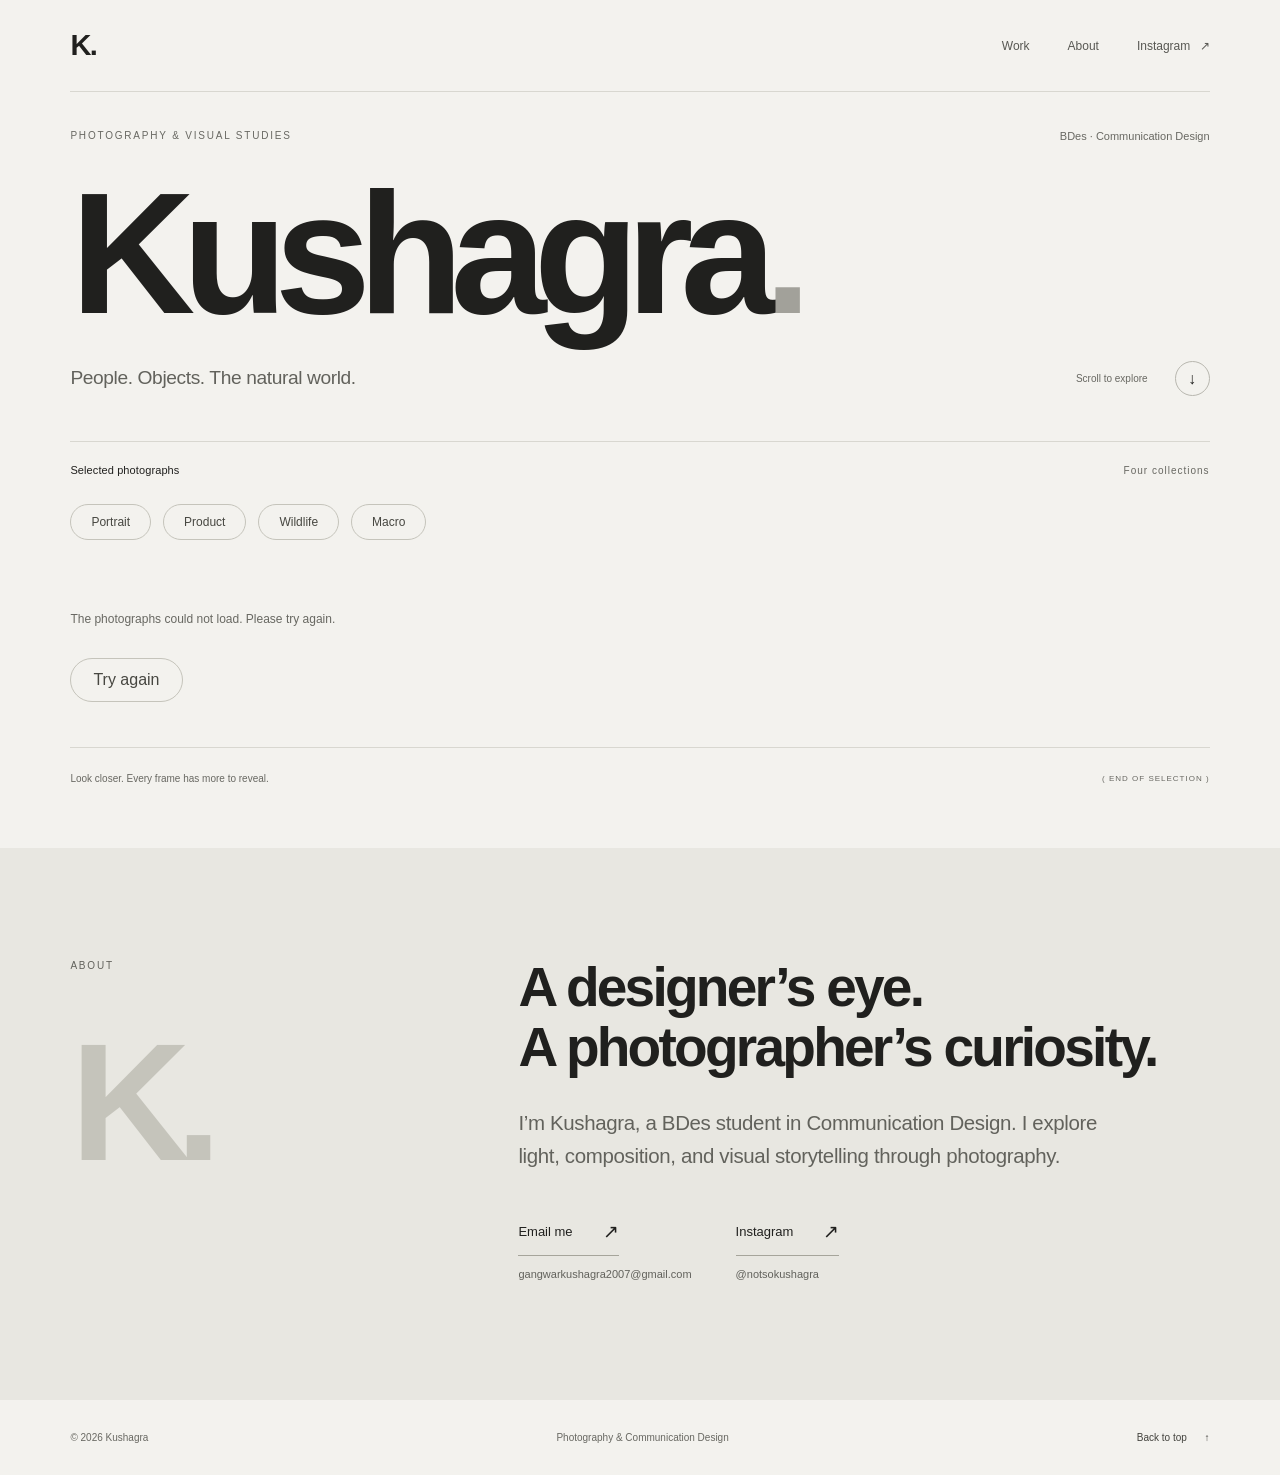
==== index.html @ 48bd47d5 "Prepare current photography portfolio for GitHub Pages Publish the current 21-photo portfolio fronte" ====
<!doctype html>
<html lang="en">
<head>
<meta charset="UTF-8"><meta name="viewport" content="width=device-width,initial-scale=1"><meta name="theme-color" content="#f3f2ee">
<title>Kushagra — Photography</title><meta name="description" content="Selected photographs by Kushagra, a BDes student in Communication Design.">
<meta property="og:title" content="Kushagra — Photography"><meta property="og:description" content="People. Objects. The natural world."><meta property="og:type" content="website"><meta property="og:url" content="https://kush675.github.io/kushagra-photography-portfolio/">
<link rel="icon" href="favicon.svg?v=3" type="image/svg+xml"><link rel="stylesheet" href="styles.css?v=2"><link rel="stylesheet" href="theme.css?v=5"><script src="viewer-math.js?v=2" defer></script><script src="quality-math.js?v=2" defer></script><script src="quality-view.js?v=3" defer></script><script src="original-loader.js?v=3" defer></script><script src="viewer.js?v=7" defer></script><script src="github-hosting.js?v=1" defer></script><script src="app.js?v=2" defer></script>
</head>
<body>
<a class="skip-link" href="#work">Skip to photographs</a>
<header class="header"><a class="wordmark" href="#top" aria-label="Kushagra, back to top">K<span aria-hidden="true">.</span></a><nav aria-label="Main navigation"><a href="#work">Work</a><a href="#about">About</a><a href="https://www.instagram.com/notsokushagra/" target="_blank" rel="noopener noreferrer" aria-label="Instagram @notsokushagra (opens in new tab)">Instagram <span aria-hidden="true">↗</span></a></nav></header>
<main id="top">
<section class="intro" aria-labelledby="hero-title"><div class="intro-line"><p class="eyebrow">Photography & visual studies</p><p class="intro-location">BDes · Communication Design</p></div><h1 id="hero-title">Kushagra<span>.</span></h1><div class="intro-bottom"><p>People. Objects. The natural world.</p><a class="scroll-link" href="#work" aria-label="Explore selected photographs"><span>Scroll to explore</span><span aria-hidden="true">↓</span></a></div></section>
<section id="work" class="work" aria-labelledby="work-title"><div class="section-heading"><h2 id="work-title">Selected photographs</h2><span class="section-count">Four collections</span></div><nav class="collection-nav" aria-label="Photography collections"><a href="#portraits">Portrait</a><a href="#product">Product</a><a href="#wildlife">Wildlife</a><a href="#macro">Macro</a></nav><div class="collections" id="gallery" aria-busy="true"><p class="collection-load-note">Loading photographs…</p></div><div class="collection-end"><span>Look closer. Every frame has more to reveal.</span><span aria-hidden="true">( END OF SELECTION )</span></div></section>
<section id="about" class="about" aria-labelledby="about-title"><div class="about-label"><p class="eyebrow">About</p><span class="about-symbol" aria-hidden="true">K.</span></div><div class="about-copy"><h2 id="about-title">A designer’s eye.<br>A photographer’s curiosity.</h2><p>I’m Kushagra, a BDes student in Communication Design. I explore light, composition, and visual storytelling through photography.</p><div class="about-contact"><div><a class="text-link" href="mailto:gangwarkushagra2007@gmail.com">Email me <span aria-hidden="true">↗</span></a><span class="contact-detail">gangwarkushagra2007@gmail.com</span></div><div><a class="text-link" href="https://www.instagram.com/notsokushagra/" target="_blank" rel="noopener noreferrer">Instagram <span aria-hidden="true">↗</span></a><span class="contact-detail">@notsokushagra</span></div></div></div></section>
</main>
<footer><p>© <span id="year">2026</span> Kushagra</p><span>Photography & Communication Design</span><a href="#top">Back to top <span aria-hidden="true">↑</span></a></footer>
<dialog id="photo-viewer" aria-labelledby="viewer-title"><div class="viewer-top"><div><h2 id="viewer-title"></h2><p id="viewer-meta"></p></div><button id="viewer-close" class="round-button" aria-label="Close photograph">×</button></div><div id="viewer-stage" role="region" aria-label="Photograph — drag or scroll to move when enlarged" aria-describedby="viewer-help" tabindex="0"><div id="viewer-canvas"><img id="viewer-image" src="" alt=""></div></div><button id="viewer-prev" class="viewer-arrow round-button" aria-label="Previous photograph">←</button><button id="viewer-next" class="viewer-arrow round-button" aria-label="Next photograph">→</button><div class="viewer-bottom"><span id="viewer-counter"></span><div class="viewer-actions"><span id="viewer-quality">Loading original</span><button id="viewer-retry" type="button" hidden>Retry original</button><div class="viewer-zoom-controls" role="group" aria-label="Photo zoom"><button id="viewer-minus" aria-label="Zoom out" title="Zoom out (−)">−</button><input id="viewer-range" type="range" min="1" max="200" step="0.1" value="100" aria-label="Zoom level"><button id="viewer-plus" aria-label="Zoom in" title="Zoom in (+)">+</button><output id="viewer-percentage" for="viewer-range">100%</output><button id="viewer-actual" aria-pressed="false" title="Original size to inspect sharpness (1)">100%</button><button id="viewer-fit" aria-pressed="true" title="Fit the whole photograph to the screen (0)">Fit</button></div></div></div><p id="viewer-help"></p><p id="viewer-status" role="status" aria-live="polite"></p></dialog>
</body></html>
---- styles.css ----
:root{color-scheme:dark;--paper:#080808;--ink:#f5f5f7;--muted:#96969b;--line:#29292b;--space:clamp(24px,5.5vw,88px);font-family:-apple-system,BlinkMacSystemFont,"SF Pro Display","SF Pro Text","Helvetica Neue",Arial,sans-serif;color:var(--ink);background:var(--paper);font-synthesis:none}*{box-sizing:border-box}html{scroll-behavior:smooth;scroll-padding-top:40px}body{margin:0;-webkit-font-smoothing:antialiased}body:has(dialog[open]){overflow:hidden}button,a{-webkit-tap-highlight-color:transparent}button{font:inherit;color:inherit;cursor:pointer}a{color:inherit;text-decoration:none}button:focus-visible,a:focus-visible{outline:2px solid #fff;outline-offset:6px}button:disabled,button[aria-disabled=true]{opacity:.45}::selection{background:#eee;color:#080808}.skip-link{position:fixed;z-index:100;top:-70px;left:20px;background:white;color:black;padding:14px}.skip-link:focus{top:10px}.header{height:92px;display:flex;align-items:center;justify-content:space-between;margin:0 var(--space);border-bottom:1px solid var(--line);position:relative;z-index:5}.wordmark{font-size:29px;font-weight:600;letter-spacing:-1.5px}nav{display:flex;align-items:center;gap:38px;font-size:12px;font-weight:450}nav a{color:#c6c6ca;padding:12px 0;transition:color .25s}nav a:hover{color:#fff}nav span{margin-left:6px}.intro{padding:49px var(--space) 72px;max-width:1800px;margin:auto}.intro-line{display:flex;align-items:center;justify-content:space-between;gap:20px}.eyebrow{font-size:10px;font-weight:500;letter-spacing:1.8px;text-transform:uppercase;line-height:1.6;margin:0;color:var(--muted)}.intro-location{font-size:11px;color:var(--muted);margin:0}h1{font-size:clamp(90px,17.2vw,284px);font-weight:550;letter-spacing:-.075em;line-height:.95;margin:34px 0 30px}h1 span{color:#707074}.intro-bottom{display:flex;align-items:center;justify-content:space-between;gap:25px;margin-top:32px}.intro-bottom>p{font-size:clamp(14px,1.5vw,23px);line-height:1.5;letter-spacing:-.4px;margin:0;color:#b5b5ba}.scroll-link{display:flex;align-items:center;gap:27px;font-size:10px;color:var(--muted)}.scroll-link>span:last-child{display:grid;place-items:center;width:35px;height:35px;border:1px solid #48484b;border-radius:50%;font-size:16px;color:#eee;transition:background .3s,color .3s}.scroll-link:hover>span:last-child{background:#f5f5f7;color:#111}.work{padding:0 var(--space);max-width:1800px;margin:auto}.section-heading{display:flex;align-items:center;justify-content:space-between;border-top:1px solid var(--line);padding:22px 0 28px}.section-heading h2{font-weight:400;font-size:11px;margin:0;letter-spacing:.1px}.section-count{font-size:10px;font-variant-numeric:tabular-nums;color:var(--muted);letter-spacing:1px}.gallery{display:grid;grid-template-columns:repeat(6,minmax(0,1fr));column-gap:22px;row-gap:76px}.photo-card{grid-column:span 2;margin:0;min-width:0}.photo-card:nth-child(4),.photo-card:nth-child(5){grid-column:span 3}.photo-card:nth-child(6){grid-column:2 / 6;width:72%;justify-self:center;margin-top:10px}.image-button{display:block;border:0;padding:0;background:#151515;width:100%;position:relative;overflow:hidden;aspect-ratio:2/3}.image-button img{display:block;width:100%;height:100%;object-fit:contain;transition:transform 1.1s cubic-bezier(.2,.7,.2,1)}.image-button:hover img{transform:scale(1.015)}.image-open{position:absolute;right:15px;bottom:15px;background:rgba(240,240,242,.95);color:#101010;width:34px;height:34px;border-radius:50%;display:grid;place-items:center;font-size:18px;opacity:0;transform:translateY(5px);transition:opacity .3s,transform .3s}.image-button:hover .image-open,.image-button:focus-visible .image-open{opacity:1;transform:none}.photo-card figcaption{display:flex;align-items:start;justify-content:space-between;padding-top:17px;gap:12px}.photo-card h3{font-size:12px;font-weight:450;letter-spacing:-.1px;margin:0 0 7px}.photo-card p{font-size:10px;color:var(--muted);margin:0;line-height:1.5}.photo-index{font-size:10px;color:#747479;font-variant-numeric:tabular-nums}.collection-end{display:flex;align-items:center;justify-content:space-between;border-top:1px solid var(--line);margin:80px 0 0;padding:25px 0 64px;font-size:10px;color:var(--muted);gap:25px}.collection-end>span:last-child{font-size:8px;letter-spacing:1px}.about{background:#f5f5f7;color:#111;display:grid;grid-template-columns:1fr 2fr;gap:8vw;padding:110px var(--space) 120px}.about .eyebrow{color:#68686e}.about-symbol{font-size:clamp(85px,13vw,200px);letter-spacing:-.09em;line-height:1;color:#d4d4d8;display:block;font-weight:550;margin-top:45px}.about-copy{max-width:880px}.about h2{font-size:clamp(36px,4.3vw,70px);font-weight:550;letter-spacing:-.05em;line-height:1.08;margin:0 0 30px}.about-copy>p{font-size:clamp(16px,1.6vw,24px);line-height:1.6;letter-spacing:-.35px;color:#737377;max-width:620px;margin:0 0 35px}.about-contact{display:flex;align-items:center;gap:28px}.text-link{display:inline-flex;align-items:center;gap:30px;font-size:13px;font-weight:500;width:fit-content;padding:12px 0;border-bottom:1px solid #9a9aa0;transition:gap .3s}.text-link:hover{gap:40px}.text-link span{font-size:19px}.about-contact>span{color:#737377;font-size:11px}.about a:focus-visible{outline-color:#111}footer{display:flex;align-items:center;justify-content:space-between;padding:32px var(--space);gap:20px;font-size:10px;color:var(--muted)}footer p{margin:0}footer>a{color:#ddd}footer>a span{padding-left:15px}.reveal{opacity:1;transform:none}.js-motion .reveal{opacity:0;transform:translateY(20px);transition:opacity .8s ease,transform .8s cubic-bezier(.2,.65,.2,1)}.js-motion .reveal.is-visible{opacity:1;transform:none}
#photo-viewer{border:0;max-width:none;max-height:none;inset:0;width:100%;height:100dvh;margin:0;padding:0;background:#050505;color:#f5f5f7;overflow:hidden}#photo-viewer::backdrop{background:rgba(0,0,0,.96)}#photo-viewer[open]{display:flex;flex-direction:column;animation:room-in .25s ease}.viewer-top{height:87px;flex-shrink:0;display:flex;align-items:center;justify-content:space-between;padding:18px 30px;gap:20px}.viewer-top h2{font-size:17px;font-weight:500;letter-spacing:-.3px;margin:0 0 6px}.viewer-top p{font-size:11px;color:#96969b;margin:0}.round-button{display:grid;place-items:center;width:42px;height:42px;border-radius:50%;background:rgba(255,255,255,.07);border:1px solid rgba(255,255,255,.17);color:#f5f5f7;font-size:22px;transition:background .2s}.round-button:hover{background:rgba(255,255,255,.19)}#viewer-stage{flex:1;min-height:0;overflow:auto;display:flex;align-items:center;justify-content:center;margin:0 80px;position:relative;overscroll-behavior:contain;touch-action:pan-y}#viewer-image{display:block;max-width:100%;max-height:100%;width:auto;height:auto;object-fit:contain;transition:opacity .2s}#viewer-stage.is-zoomed{display:block;cursor:zoom-out}#viewer-stage.is-zoomed #viewer-image{max-width:none;max-height:none;object-fit:initial;margin:auto}#viewer-stage.is-loading #viewer-image{opacity:.45}.viewer-arrow{position:absolute;top:50%;z-index:2}#viewer-prev{left:21px}#viewer-next{right:21px}.viewer-bottom{min-height:76px;flex-shrink:0;display:flex;align-items:center;justify-content:space-between;padding:16px 30px;gap:20px}#viewer-counter{font-size:11px;font-variant-numeric:tabular-nums;color:#96969b}.viewer-actions{display:flex;align-items:center;gap:12px}.viewer-actions button{border:1px solid #46464a;background:transparent;color:#f5f5f7;padding:10px 17px;font-size:11px;border-radius:24px}.viewer-actions button:hover{background:#252528}.viewer-actions button[aria-pressed=true]{background:#f5f5f7;color:#111}#viewer-status{font-size:10px;color:#96969b;margin:0;padding:0 30px 14px;min-height:27px;text-align:right}@keyframes room-in{from{opacity:0;transform:scale(.99)}to{opacity:1;transform:scale(1)}}
@media(min-width:1800px){.about{padding-left:max(var(--space),calc((100vw - 1624px)/2));padding-right:max(var(--space),calc((100vw - 1624px)/2))}}@media(max-width:900px){.intro{padding-top:40px;padding-bottom:50px}.gallery{column-gap:16px;row-gap:45px}.photo-card{grid-column:span 3}.photo-card:nth-child(6){grid-column:span 3;width:100%;margin:0}.about{grid-template-columns:1fr 3fr;gap:5vw;padding-top:80px;padding-bottom:80px}.about h2{font-size:40px}.collection-end{margin-top:55px}}@media(max-width:600px){:root{--space:22px}.header{height:74px}.wordmark{font-size:26px}nav{gap:25px;font-size:11px}.intro{padding-top:32px;padding-bottom:38px}.intro-line{display:block}.eyebrow{font-size:9px;letter-spacing:1.25px}.intro-location{font-size:9px;margin-top:9px}h1{font-size:20.4vw;letter-spacing:-.075em;margin:30px 0 20px}.intro-bottom{margin-top:23px;gap:10px}.intro-bottom>p{font-size:12px;letter-spacing:-.15px}.scroll-link>span:first-child{display:none}.scroll-link>span:last-child{width:30px;height:30px;font-size:14px}.section-heading{padding:20px 0}.section-heading h2{font-size:10px}.section-count{font-size:9px}.gallery{grid-template-columns:1fr;row-gap:36px}.photo-card,.photo-card:nth-child(4),.photo-card:nth-child(5),.photo-card:nth-child(6){grid-column:auto;width:100%;margin:0}.image-open{opacity:1;transform:none;width:32px;height:32px}.photo-card figcaption{padding-top:14px}.photo-card h3{font-size:12px}.photo-card p{font-size:10px}.collection-end{margin-top:40px;padding-bottom:38px;display:block;font-size:10px}.collection-end>span:last-child{display:block;margin-top:12px;font-size:8px}.about{display:block;padding-top:55px;padding-bottom:60px}.about-label{margin-bottom:28px}.about-symbol{display:none}.about h2{font-size:36px;letter-spacing:-.055em;line-height:1.13;margin-bottom:25px}.about-copy>p{font-size:17px;line-height:1.65}.about-contact{gap:20px}.about-contact>span{font-size:10px}footer{padding-top:25px;padding-bottom:25px;flex-wrap:wrap;font-size:9px}footer>span{order:3;flex-basis:100%;margin-top:0}footer>a{margin-left:auto}.viewer-top{padding:15px 18px;height:83px}.viewer-top h2{font-size:15px}.viewer-top p{font-size:10px}#viewer-stage{margin:0 15px}.viewer-arrow{top:calc(50% - 12px);width:34px;height:34px;font-size:18px;background:rgba(0,0,0,.65);backdrop-filter:blur(12px)}#viewer-prev{left:20px}#viewer-next{right:20px}.viewer-bottom{padding:20px 18px 10px;min-height:76px;gap:12px}.viewer-actions{gap:8px}.viewer-actions button{font-size:10px;padding:10px 12px}#viewer-status{padding:0 18px 13px;font-size:10px;text-align:center;min-height:27px}}
@media(prefers-reduced-motion:reduce){html{scroll-behavior:auto}*,*:before,*:after{transition:none!important;animation:none!important}.js-motion .reveal{opacity:1;transform:none}}
@media(min-width:601px){.intro{padding-top:36px;padding-bottom:45px}h1{font-size:clamp(90px,13.5vw,224px);margin-top:28px;margin-bottom:24px}.intro-bottom{margin-top:25px}}
.about-contact{align-items:start;gap:44px;flex-wrap:wrap}.contact-detail{display:block;font-size:11px;color:#737377;margin-top:12px;overflow-wrap:anywhere}.owner-upload{border:1px solid #4a4a4e;border-radius:30px;padding:9px 14px!important;color:#fff!important}.collection-load-note{font-size:12px;color:var(--muted);padding:20px 0}.photo-card.landscape .image-button{aspect-ratio:3/2}@media(min-width:901px){.gallery.has-uploads .photo-card:nth-child(n+6){grid-column:span 2;width:100%;margin-top:0}}@media(max-width:600px){.header.has-owner{height:auto;min-height:74px;padding:20px 0;align-items:flex-start;gap:15px}.header.has-owner nav{justify-content:flex-end;flex-wrap:wrap;gap:8px 18px;max-width:260px}.header.has-owner nav a{padding:7px 0}.about-contact{gap:28px}.contact-detail{font-size:10px}}
/* Photography collections */
.collection-nav{gap:12px;flex-wrap:wrap;padding:0 0 40px;font-size:12px}.collection-nav a{border:1px solid #3a3a3d;border-radius:30px;padding:10px 20px;transition:background .2s,color .2s}.collection-nav a:hover{color:#080808;background:#f5f5f7}.photo-section{scroll-margin-top:32px;padding-bottom:76px}.collection-heading{border-top:1px solid var(--line);padding:34px 0 32px;display:flex;align-items:flex-end;justify-content:space-between;gap:24px}.collection-heading .eyebrow{font-size:9px;margin-bottom:18px}.collection-heading h3{font-size:clamp(28px,3.5vw,50px);font-weight:500;letter-spacing:-.045em;line-height:1.1;margin:0 0 14px}.collection-description{font-size:12px;line-height:1.6;color:var(--muted);margin:0}.collection-count{font-size:10px;color:var(--muted);white-space:nowrap;font-variant-numeric:tabular-nums;padding-bottom:3px}.photo-section .gallery{grid-template-columns:repeat(3,minmax(0,1fr));gap:50px 24px}.photo-section .gallery>.photo-card{grid-column:auto;width:100%;margin:0;justify-self:stretch}.photo-section .gallery>.photo-card.landscape{grid-column:span 2}.photo-section .image-button{aspect-ratio:auto;background:transparent}.photo-section .image-button img{height:auto;aspect-ratio:2/3;object-fit:contain}.photo-section .landscape .image-button img{aspect-ratio:3/2}.empty-collection{font-size:13px;color:var(--muted);padding:30px 0;grid-column:1/-1}.collection-end{margin-top:0}.collection-retry{border:1px solid #68686d;border-radius:24px;padding:12px 22px;background:transparent;color:var(--ink);margin-bottom:45px}.collections[aria-busy=true]{min-height:200px}@media(max-width:900px){.photo-section .gallery{grid-template-columns:repeat(2,minmax(0,1fr));gap:40px 20px}}@media(max-width:600px){.collection-nav{gap:8px;padding-bottom:28px;font-size:11px}.collection-nav a{padding:9px 15px}.collection-heading{padding:26px 0}.collection-heading .eyebrow{margin-bottom:12px}.collection-heading h3{font-size:31px;max-width:250px}.collection-description{font-size:11px;max-width:240px}.collection-count{font-size:9px}.photo-section{padding-bottom:42px}.photo-section .gallery{grid-template-columns:1fr;gap:34px}.photo-section .gallery>.photo-card.landscape{grid-column:auto}.section-count{max-width:145px;text-align:right;line-height:1.7}}
/* Native-resolution inspection */
#viewer-stage{display:block;overflow:auto;scroll-behavior:auto;touch-action:none;overscroll-behavior:contain;scrollbar-gutter:stable;scrollbar-color:#747479 #171719;scrollbar-width:thin;user-select:none;-webkit-user-select:none;cursor:default;outline-offset:-3px}#viewer-stage:focus-visible{outline:1px solid #777}#viewer-stage::-webkit-scrollbar{width:9px;height:9px}#viewer-stage::-webkit-scrollbar-track,#viewer-stage::-webkit-scrollbar-corner{background:#171719}#viewer-stage::-webkit-scrollbar-thumb{background:#747479;border:2px solid #171719;border-radius:9px}#viewer-canvas{position:relative;min-width:100%;min-height:100%}#viewer-image{position:absolute;max-width:none!important;max-height:none!important;margin:0!important;object-fit:fill;pointer-events:none;user-select:none;-webkit-user-drag:none}#viewer-stage.is-zoomed{display:block;cursor:grab}#viewer-stage.is-dragging{cursor:grabbing}#viewer-stage.is-zoomed #viewer-image{object-fit:fill}.viewer-bottom{display:grid;grid-template-columns:auto 1fr auto;align-items:center;min-height:70px;padding:14px 28px;gap:15px}.viewer-actions{display:contents}#viewer-full{grid-column:3;grid-row:1;font-size:11px;white-space:nowrap;border:1px solid #46464a;border-radius:24px;background:transparent;padding:10px 16px}.viewer-zoom-controls{grid-column:2;grid-row:1;justify-self:center;display:flex;align-items:center;gap:8px;min-width:0}.viewer-zoom-controls button{min-width:35px;min-height:35px;padding:8px 11px;font-size:11px;border:1px solid #46464a;border-radius:20px;background:transparent;color:#f5f5f7}.viewer-zoom-controls button:hover:not(:disabled){background:#252528}.viewer-zoom-controls button[aria-pressed=true]{background:#f5f5f7;color:#111}.viewer-zoom-controls button:disabled,#viewer-full:disabled{opacity:.4;cursor:default}#viewer-minus,#viewer-plus{font-size:18px;padding:4px;width:35px;line-height:1}#viewer-range{width:100px;min-width:50px;margin:0 2px;accent-color:#f5f5f7;cursor:pointer}#viewer-range:disabled{opacity:.35;cursor:default}#viewer-range:focus-visible{outline:2px solid white;outline-offset:5px}#viewer-percentage{font-size:11px;color:#d5d5da;font-variant-numeric:tabular-nums;min-width:39px;text-align:center}#viewer-help{flex-shrink:0;font-size:10px;line-height:1.5;color:#98989f;margin:0;padding:0 20px 6px;text-align:center}#viewer-status{flex-shrink:0;min-height:22px;padding:0 20px 6px;text-align:center;line-height:1.5}#viewer-counter{white-space:nowrap}@media(max-width:760px){.viewer-bottom{grid-template-columns:1fr 1fr;padding:12px 18px;gap:12px}#viewer-counter{grid-column:1;grid-row:1}#viewer-full{grid-column:2;grid-row:1;justify-self:end;padding:9px 14px}.viewer-zoom-controls{grid-column:1/-1;grid-row:2;justify-self:stretch;justify-content:center;gap:9px}#viewer-range{flex:1;max-width:160px}.viewer-zoom-controls button{min-height:36px}#viewer-help{font-size:9px;padding:0 18px 5px}#viewer-status{font-size:9px;min-height:20px}.viewer-top{height:76px;padding:14px 18px}}@media(max-width:380px){.viewer-zoom-controls{gap:5px}#viewer-range{width:60px}.viewer-zoom-controls button{padding:8px 9px}#viewer-help{font-size:8px}}
---- theme.css ----
/* A quiet, neutral paper surround. Photograph pixels are never filtered. */
:root{color-scheme:light;--paper:#f3f2ee;--ink:#20201e;--muted:#686862;--line:#d8d7d0;--surface:#eae9e3;color:var(--ink);background:var(--paper)}
body{background:var(--paper);color:var(--ink)}::selection{background:#343431;color:#f3f2ee}button:focus-visible,a:focus-visible,input:focus-visible,textarea:focus-visible,select:focus-visible{outline-color:#343431}.skip-link{background:#242422;color:#f3f2ee}.header nav a,.header-links{color:#585853}.header nav a:hover,.header-links a:hover,footer a:hover{color:#171715}h1 span{color:#a2a19a}.intro-bottom>p,.heading-bottom>p{color:#62625c}.scroll-link>span:last-child{color:var(--ink);border-color:#b8b7af}.scroll-link:hover>span:last-child{background:var(--ink);color:var(--paper)}.image-button{background:var(--surface)}.image-open{background:rgba(243,242,238,.94);color:#20201e}.photo-index{color:#77776e}.collection-nav a,.collection-retry{border-color:#c5c4bb;color:#474741}.collection-nav a:hover{background:#252523;color:#f3f2ee}.about{background:#e8e7e1;color:var(--ink)}.about .eyebrow,.about-copy>p,.contact-detail,.about-contact>span{color:#62625c}.about-symbol{color:#c5c4bb}.text-link{border-color:#a6a59b}.about a:focus-visible{outline-color:#343431}footer>a{color:#42423d}.owner-upload{color:#252523!important;border-color:#b4b3a9}.owner-upload:hover{background:#e5e4de}
/* The viewer uses a slightly darker mat to keep bright surroundings subdued. */
.image-open{z-index:2}
.quality-layer{position:absolute;overflow:hidden;pointer-events:none;z-index:1;transform-origin:center;transition:transform 1.1s cubic-bezier(.2,.7,.2,1)}.quality-layer img{position:absolute;display:block;max-width:none!important;max-height:none!important;aspect-ratio:auto!important;object-fit:fill!important;transform:none!important;transition:none!important;pointer-events:none}.image-button:hover .quality-layer{transform:scale(1.015)}#viewer-canvas>.quality-layer{z-index:1;transition:none;transform:none}
#photo-viewer{background:#eae9e4;color:var(--ink)}#photo-viewer::backdrop{background:rgba(234,233,228,.98)}.viewer-top p,#viewer-counter,#viewer-help,#viewer-status{color:#60605a}.round-button{background:rgba(243,242,238,.86);border-color:#bdbcb3;color:#292925;backdrop-filter:blur(12px)}.round-button:hover{background:#dddcd5}#viewer-stage{scrollbar-color:#a19f94 #deddd6}#viewer-stage:focus-visible{outline-color:#7c7b72}#viewer-stage::-webkit-scrollbar-track,#viewer-stage::-webkit-scrollbar-corner{background:#deddd6}#viewer-stage::-webkit-scrollbar-thumb{background:#a19f94;border-color:#deddd6}.viewer-zoom-controls button{background:transparent;color:#30302b;border-color:#b9b8ae}.viewer-zoom-controls button:hover:not(:disabled){background:#deddd5}.viewer-zoom-controls button[aria-pressed=true]{background:#30302b;color:#f3f2ee}#viewer-range{accent-color:#353530}#viewer-range:focus-visible{outline-color:#353530}#viewer-percentage{color:#45453f}#viewer-quality{grid-column:3;grid-row:1;font-size:10px;color:#68685e;white-space:nowrap;justify-self:end;display:flex;align-items:center;gap:7px}#viewer-quality::before{content:'';width:5px;height:5px;border-radius:50%;background:#a7a69a}#viewer-quality.is-ready::before{background:#55554b}#viewer-retry{font:inherit;font-size:11px;color:#30302b;background:transparent;border:1px solid #b9b8ae;border-radius:20px;padding:8px 12px;grid-column:1/-1;justify-self:center}#viewer-retry[hidden]{display:none}#viewer-stage.is-loading #viewer-image{opacity:1}
/* Private studio, forms, confirmations, and upload states use the same paper. */
.studio-nav,.owner-badge{color:#5e5e56}.studio-nav a{border-color:#b7b6ac}.drop-zone{background:#eae9e3;border-color:#c3c2b8}.drop-zone:hover,.drop-zone.is-dragging{background:#e3e2db;border-color:#939286}.drop-zone.is-dragging{outline-color:#69695f}.file-input:focus-visible+.drop-zone{outline-color:#343431}.upload-symbol{border-color:#aaa99f}.format-note,.privacy-note{color:#69695f}.replace-photo{background:rgba(243,242,238,.92);color:#30302b;border-color:#c3c2b8}input[type=text],textarea,select{background:#f8f7f3;color:var(--ink);border-color:#c7c6bc}input::placeholder,textarea::placeholder{color:#848378}input:hover,textarea:hover,select:hover{border-color:#9b9a8e}.primary-button{background:#30302b;color:#f3f2ee;border-color:#30302b}.primary-button:hover{background:#494940}.quiet-button{color:#65655b}.quiet-button:hover{color:#20201e}.status-message{color:#56564d}.error-message{background:#e8e5dc;border-color:#bab5a6;color:#39372e}.progress-heading{color:#4f4f46}progress,progress::-webkit-progress-bar{background:#d7d6cc}progress::-webkit-progress-value{background:#515148}progress::-moz-progress-bar{background:#515148}.success-mark{border-color:#aaa99d}.manage-card>img,.edit-preview{background:#e8e7e0}.manage-actions button{border-color:#bcbbae;color:#30302b}.manage-actions button:hover{background:#30302b;color:#f3f2ee}.studio-dialog{background:var(--paper);color:var(--ink);border-color:#c2c0b4}.studio-dialog::backdrop{background:rgba(75,74,67,.35);backdrop-filter:blur(7px)}.dialog-close{color:#30302b;border-color:#bab9ac}.studio-dialog select:focus-visible{outline-color:#343431}
@media(max-width:760px){#viewer-stage{margin:0 15px}#viewer-quality{grid-column:2;grid-row:1}.viewer-arrow{width:34px;height:34px;font-size:18px}#viewer-prev{left:20px}#viewer-next{right:20px}}
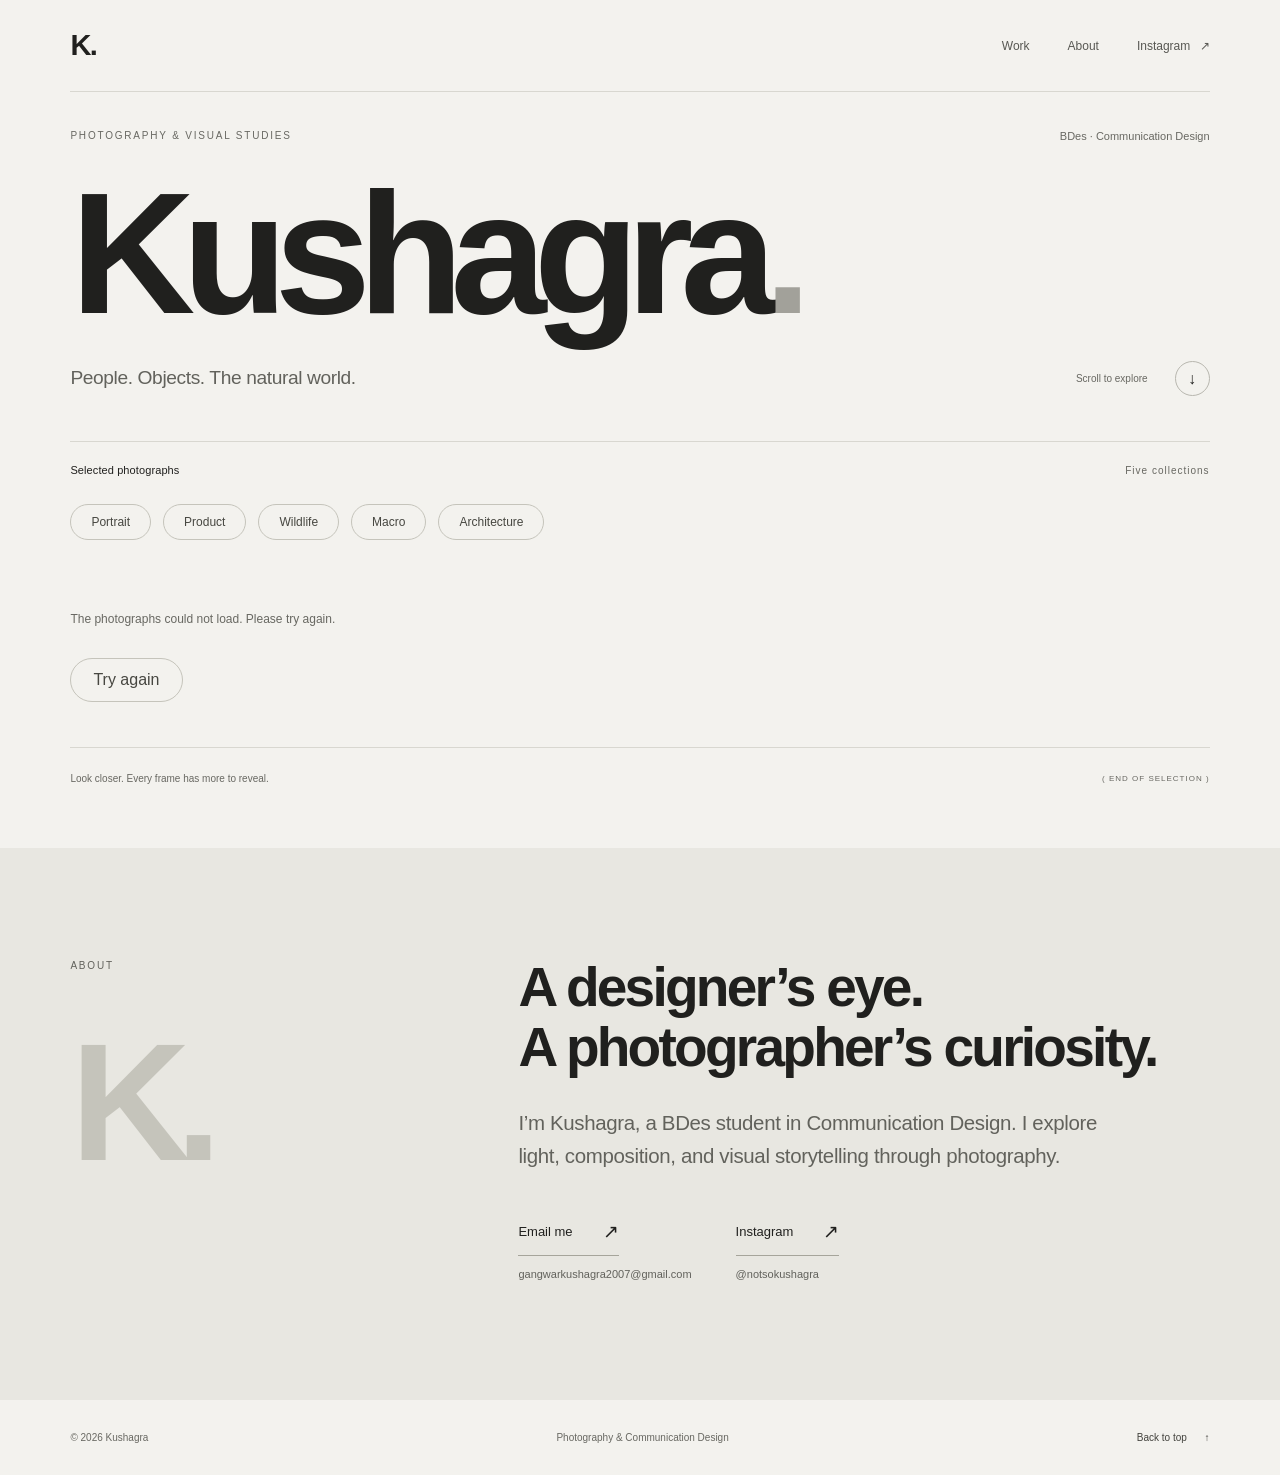
==== commit d3fed0bc: "Add Architecture to the photography portfolio" ====
--- a/index.html
+++ b/index.html
@@ -3,15 +3,16 @@
 <head>
 <meta charset="UTF-8"><meta name="viewport" content="width=device-width,initial-scale=1"><meta name="theme-color" content="#f3f2ee">
 <title>Kushagra — Photography</title><meta name="description" content="Selected photographs by Kushagra, a BDes student in Communication Design.">
-<meta property="og:title" content="Kushagra — Photography"><meta property="og:description" content="People. Objects. The natural world."><meta property="og:type" content="website"><meta property="og:url" content="https://kush675.github.io/kushagra-photography-portfolio/">
-<link rel="icon" href="favicon.svg?v=3" type="image/svg+xml"><link rel="stylesheet" href="styles.css?v=2"><link rel="stylesheet" href="theme.css?v=5"><script src="viewer-math.js?v=2" defer></script><script src="quality-math.js?v=2" defer></script><script src="quality-view.js?v=3" defer></script><script src="original-loader.js?v=3" defer></script><script src="viewer.js?v=7" defer></script><script src="github-hosting.js?v=1" defer></script><script src="app.js?v=2" defer></script>
+<meta property="og:title" content="Kushagra — Photography"><meta property="og:description" content="People. Objects. The natural world."><meta property="og:type" content="website"><meta property="og:url" content="https://kush675.github.io/Kushagra-Photography/">
+<link rel="canonical" href="https://kush675.github.io/Kushagra-Photography/">
+<link rel="icon" href="favicon.svg?v=3" type="image/svg+xml"><link rel="stylesheet" href="styles.css?v=2"><link rel="stylesheet" href="theme.css?v=5"><script src="viewer-math.js?v=2" defer></script><script src="quality-math.js?v=2" defer></script><script src="quality-view.js?v=3" defer></script><script src="original-loader.js?v=3" defer></script><script src="viewer.js?v=7" defer></script><script src="github-hosting.js?v=1" defer></script><script src="app.js?v=3" defer></script>
 </head>
 <body>
 <a class="skip-link" href="#work">Skip to photographs</a>
 <header class="header"><a class="wordmark" href="#top" aria-label="Kushagra, back to top">K<span aria-hidden="true">.</span></a><nav aria-label="Main navigation"><a href="#work">Work</a><a href="#about">About</a><a href="https://www.instagram.com/notsokushagra/" target="_blank" rel="noopener noreferrer" aria-label="Instagram @notsokushagra (opens in new tab)">Instagram <span aria-hidden="true">↗</span></a></nav></header>
 <main id="top">
 <section class="intro" aria-labelledby="hero-title"><div class="intro-line"><p class="eyebrow">Photography & visual studies</p><p class="intro-location">BDes · Communication Design</p></div><h1 id="hero-title">Kushagra<span>.</span></h1><div class="intro-bottom"><p>People. Objects. The natural world.</p><a class="scroll-link" href="#work" aria-label="Explore selected photographs"><span>Scroll to explore</span><span aria-hidden="true">↓</span></a></div></section>
-<section id="work" class="work" aria-labelledby="work-title"><div class="section-heading"><h2 id="work-title">Selected photographs</h2><span class="section-count">Four collections</span></div><nav class="collection-nav" aria-label="Photography collections"><a href="#portraits">Portrait</a><a href="#product">Product</a><a href="#wildlife">Wildlife</a><a href="#macro">Macro</a></nav><div class="collections" id="gallery" aria-busy="true"><p class="collection-load-note">Loading photographs…</p></div><div class="collection-end"><span>Look closer. Every frame has more to reveal.</span><span aria-hidden="true">( END OF SELECTION )</span></div></section>
+<section id="work" class="work" aria-labelledby="work-title"><div class="section-heading"><h2 id="work-title">Selected photographs</h2><span class="section-count">Five collections</span></div><nav class="collection-nav" aria-label="Photography collections"><a href="#portraits">Portrait</a><a href="#product">Product</a><a href="#wildlife">Wildlife</a><a href="#macro">Macro</a><a href="#architecture">Architecture</a></nav><div class="collections" id="gallery" aria-busy="true"><p class="collection-load-note">Loading photographs…</p></div><div class="collection-end"><span>Look closer. Every frame has more to reveal.</span><span aria-hidden="true">( END OF SELECTION )</span></div></section>
 <section id="about" class="about" aria-labelledby="about-title"><div class="about-label"><p class="eyebrow">About</p><span class="about-symbol" aria-hidden="true">K.</span></div><div class="about-copy"><h2 id="about-title">A designer’s eye.<br>A photographer’s curiosity.</h2><p>I’m Kushagra, a BDes student in Communication Design. I explore light, composition, and visual storytelling through photography.</p><div class="about-contact"><div><a class="text-link" href="mailto:gangwarkushagra2007@gmail.com">Email me <span aria-hidden="true">↗</span></a><span class="contact-detail">gangwarkushagra2007@gmail.com</span></div><div><a class="text-link" href="https://www.instagram.com/notsokushagra/" target="_blank" rel="noopener noreferrer">Instagram <span aria-hidden="true">↗</span></a><span class="contact-detail">@notsokushagra</span></div></div></div></section>
 </main>
 <footer><p>© <span id="year">2026</span> Kushagra</p><span>Photography & Communication Design</span><a href="#top">Back to top <span aria-hidden="true">↑</span></a></footer>
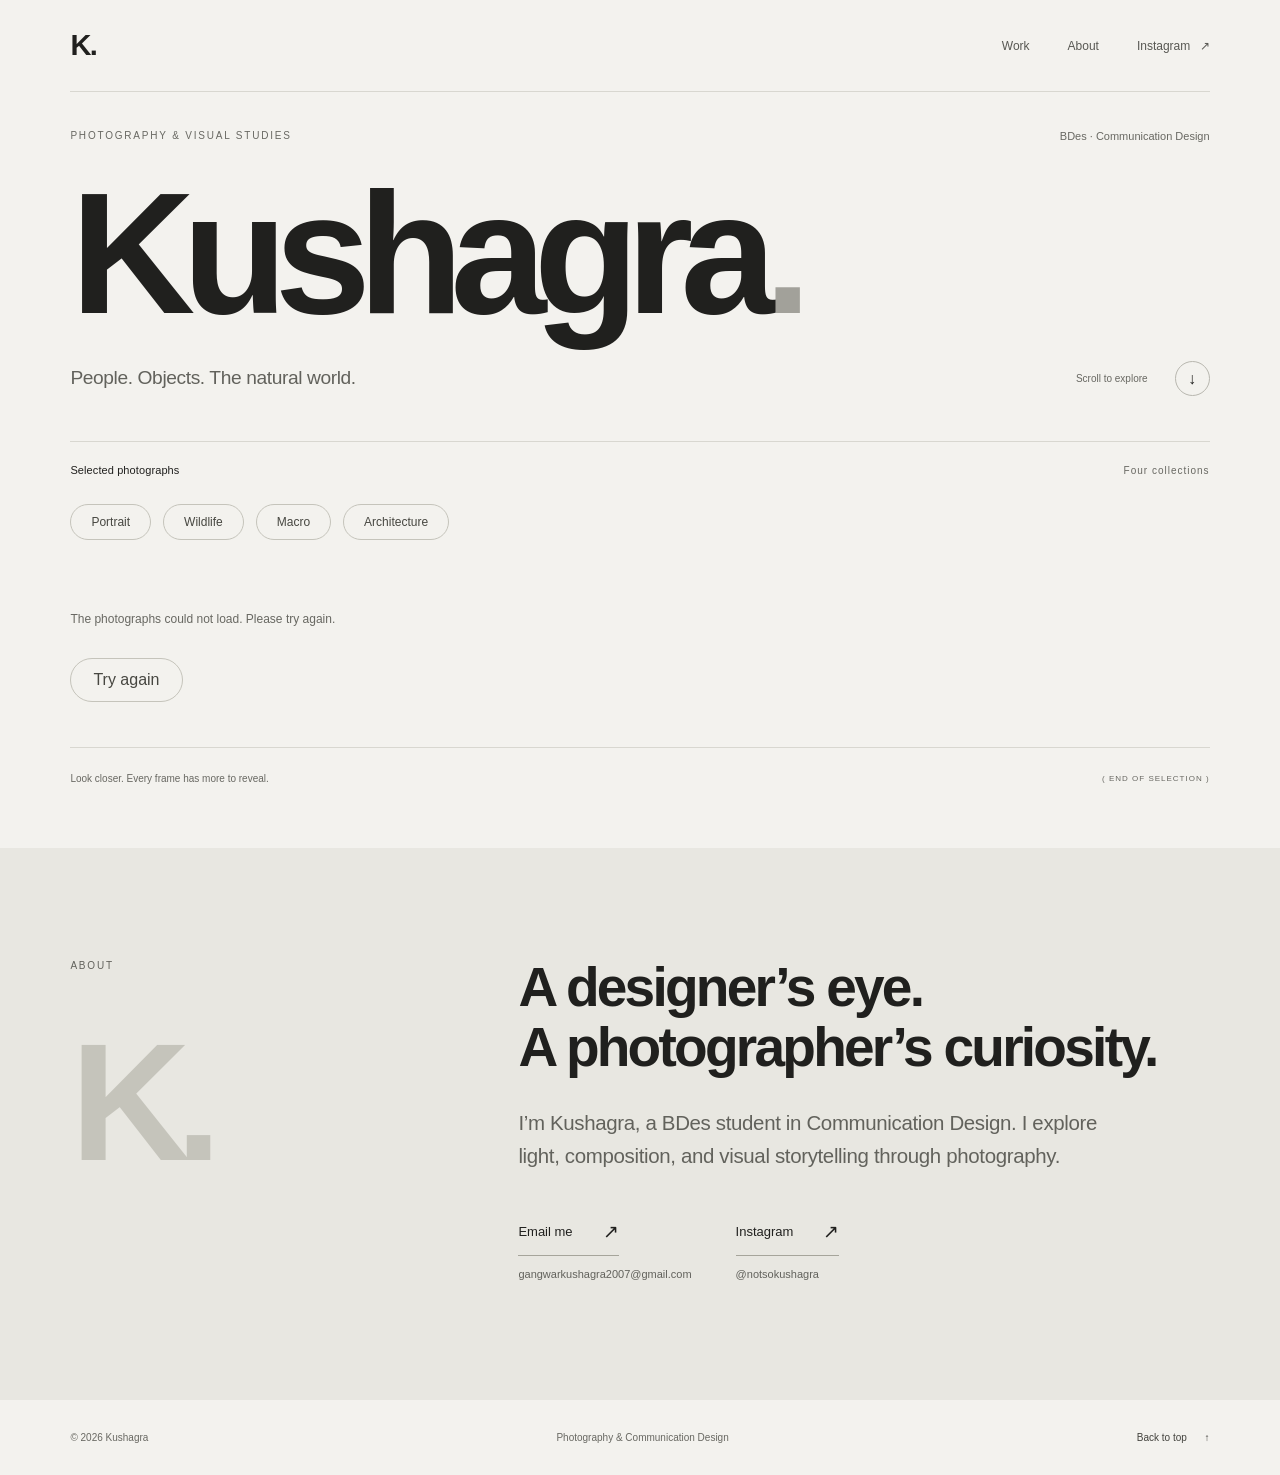
==== commit 0d28e731: "Remove the Product Photography collection" ====
--- a/index.html
+++ b/index.html
@@ -5,14 +5,14 @@
 <title>Kushagra — Photography</title><meta name="description" content="Selected photographs by Kushagra, a BDes student in Communication Design.">
 <meta property="og:title" content="Kushagra — Photography"><meta property="og:description" content="People. Objects. The natural world."><meta property="og:type" content="website"><meta property="og:url" content="https://kush675.github.io/Kushagra-Photography/">
 <link rel="canonical" href="https://kush675.github.io/Kushagra-Photography/">
-<link rel="icon" href="favicon.svg?v=3" type="image/svg+xml"><link rel="stylesheet" href="styles.css?v=2"><link rel="stylesheet" href="theme.css?v=5"><script src="viewer-math.js?v=2" defer></script><script src="quality-math.js?v=2" defer></script><script src="quality-view.js?v=3" defer></script><script src="original-loader.js?v=3" defer></script><script src="viewer.js?v=7" defer></script><script src="github-hosting.js?v=1" defer></script><script src="app.js?v=3" defer></script>
+<link rel="icon" href="favicon.svg?v=3" type="image/svg+xml"><link rel="stylesheet" href="styles.css?v=2"><link rel="stylesheet" href="theme.css?v=5"><script src="viewer-math.js?v=2" defer></script><script src="quality-math.js?v=2" defer></script><script src="quality-view.js?v=3" defer></script><script src="original-loader.js?v=3" defer></script><script src="viewer.js?v=7" defer></script><script src="github-hosting.js?v=2" defer></script><script src="app.js?v=4" defer></script>
 </head>
 <body>
 <a class="skip-link" href="#work">Skip to photographs</a>
 <header class="header"><a class="wordmark" href="#top" aria-label="Kushagra, back to top">K<span aria-hidden="true">.</span></a><nav aria-label="Main navigation"><a href="#work">Work</a><a href="#about">About</a><a href="https://www.instagram.com/notsokushagra/" target="_blank" rel="noopener noreferrer" aria-label="Instagram @notsokushagra (opens in new tab)">Instagram <span aria-hidden="true">↗</span></a></nav></header>
 <main id="top">
 <section class="intro" aria-labelledby="hero-title"><div class="intro-line"><p class="eyebrow">Photography & visual studies</p><p class="intro-location">BDes · Communication Design</p></div><h1 id="hero-title">Kushagra<span>.</span></h1><div class="intro-bottom"><p>People. Objects. The natural world.</p><a class="scroll-link" href="#work" aria-label="Explore selected photographs"><span>Scroll to explore</span><span aria-hidden="true">↓</span></a></div></section>
-<section id="work" class="work" aria-labelledby="work-title"><div class="section-heading"><h2 id="work-title">Selected photographs</h2><span class="section-count">Five collections</span></div><nav class="collection-nav" aria-label="Photography collections"><a href="#portraits">Portrait</a><a href="#product">Product</a><a href="#wildlife">Wildlife</a><a href="#macro">Macro</a><a href="#architecture">Architecture</a></nav><div class="collections" id="gallery" aria-busy="true"><p class="collection-load-note">Loading photographs…</p></div><div class="collection-end"><span>Look closer. Every frame has more to reveal.</span><span aria-hidden="true">( END OF SELECTION )</span></div></section>
+<section id="work" class="work" aria-labelledby="work-title"><div class="section-heading"><h2 id="work-title">Selected photographs</h2><span class="section-count">Four collections</span></div><nav class="collection-nav" aria-label="Photography collections"><a href="#portraits">Portrait</a><a href="#wildlife">Wildlife</a><a href="#macro">Macro</a><a href="#architecture">Architecture</a></nav><div class="collections" id="gallery" aria-busy="true"><p class="collection-load-note">Loading photographs…</p></div><div class="collection-end"><span>Look closer. Every frame has more to reveal.</span><span aria-hidden="true">( END OF SELECTION )</span></div></section>
 <section id="about" class="about" aria-labelledby="about-title"><div class="about-label"><p class="eyebrow">About</p><span class="about-symbol" aria-hidden="true">K.</span></div><div class="about-copy"><h2 id="about-title">A designer’s eye.<br>A photographer’s curiosity.</h2><p>I’m Kushagra, a BDes student in Communication Design. I explore light, composition, and visual storytelling through photography.</p><div class="about-contact"><div><a class="text-link" href="mailto:gangwarkushagra2007@gmail.com">Email me <span aria-hidden="true">↗</span></a><span class="contact-detail">gangwarkushagra2007@gmail.com</span></div><div><a class="text-link" href="https://www.instagram.com/notsokushagra/" target="_blank" rel="noopener noreferrer">Instagram <span aria-hidden="true">↗</span></a><span class="contact-detail">@notsokushagra</span></div></div></div></section>
 </main>
 <footer><p>© <span id="year">2026</span> Kushagra</p><span>Photography & Communication Design</span><a href="#top">Back to top <span aria-hidden="true">↑</span></a></footer>
